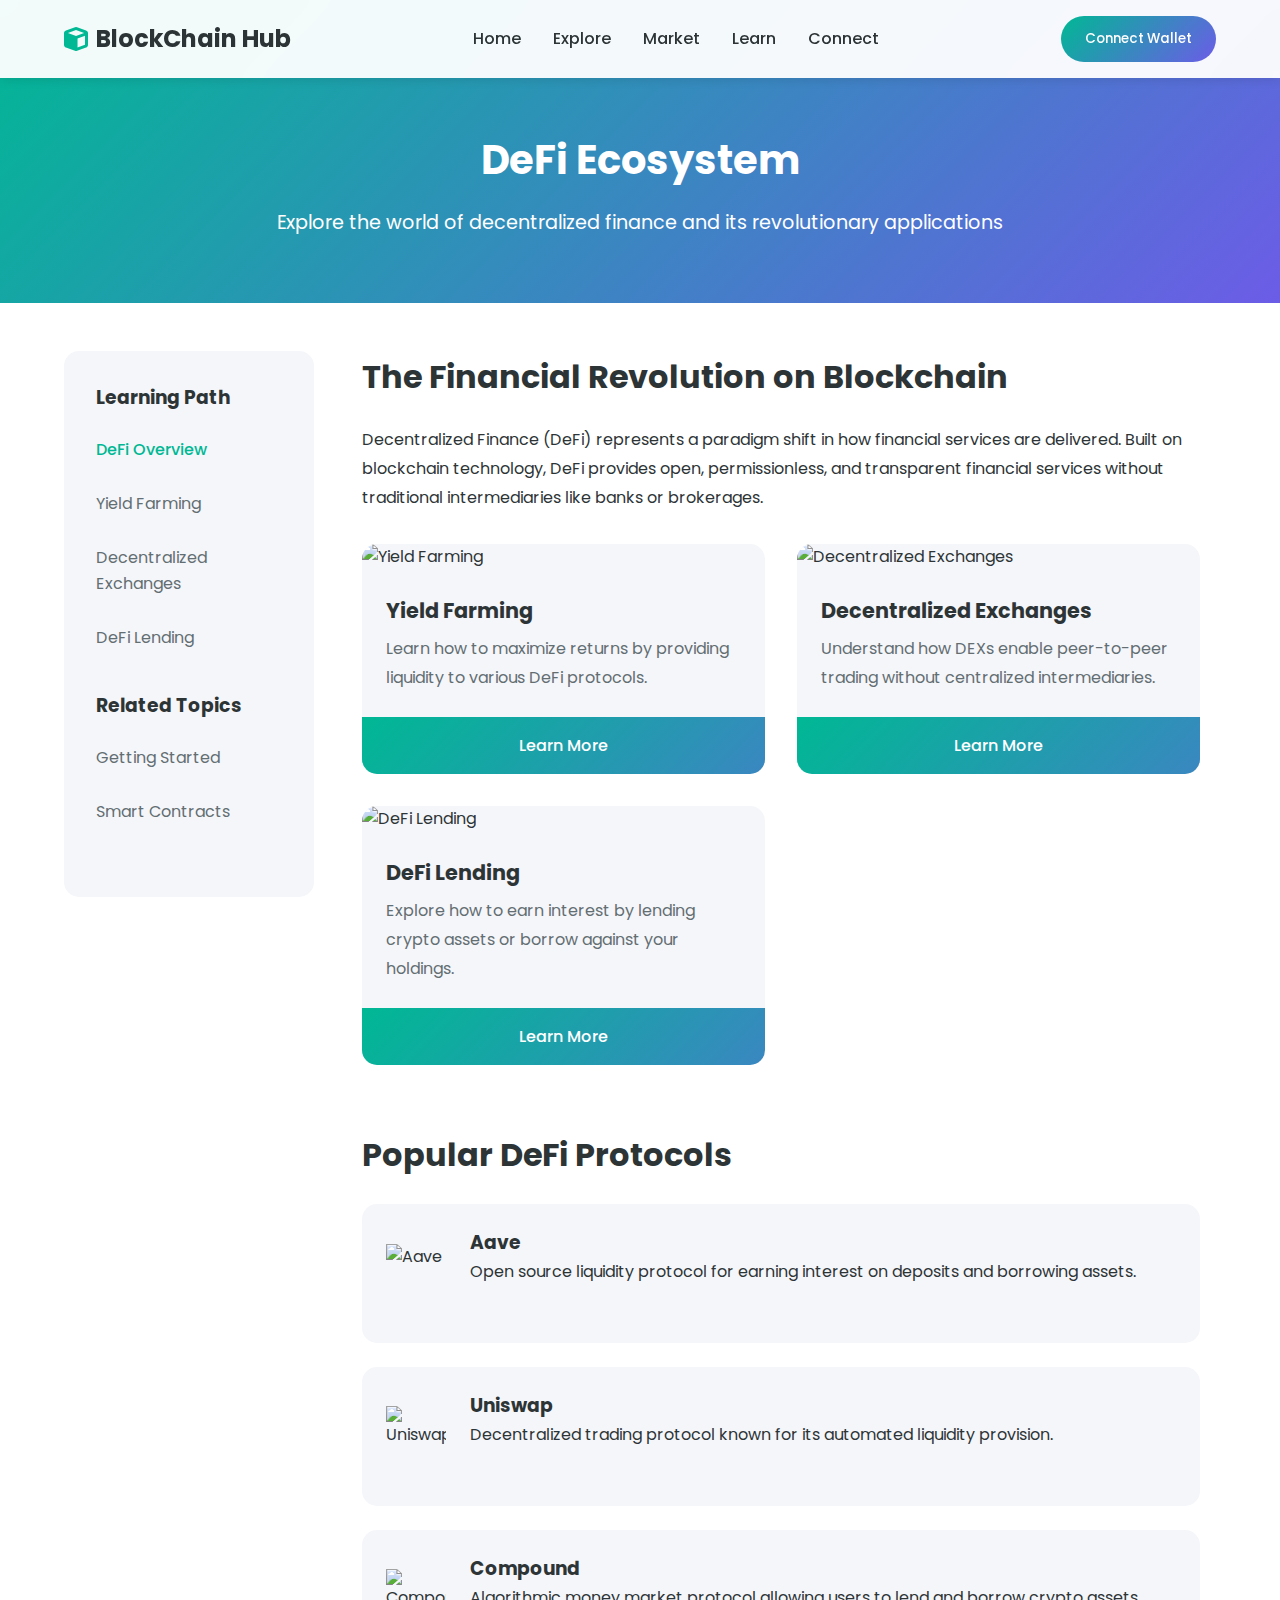
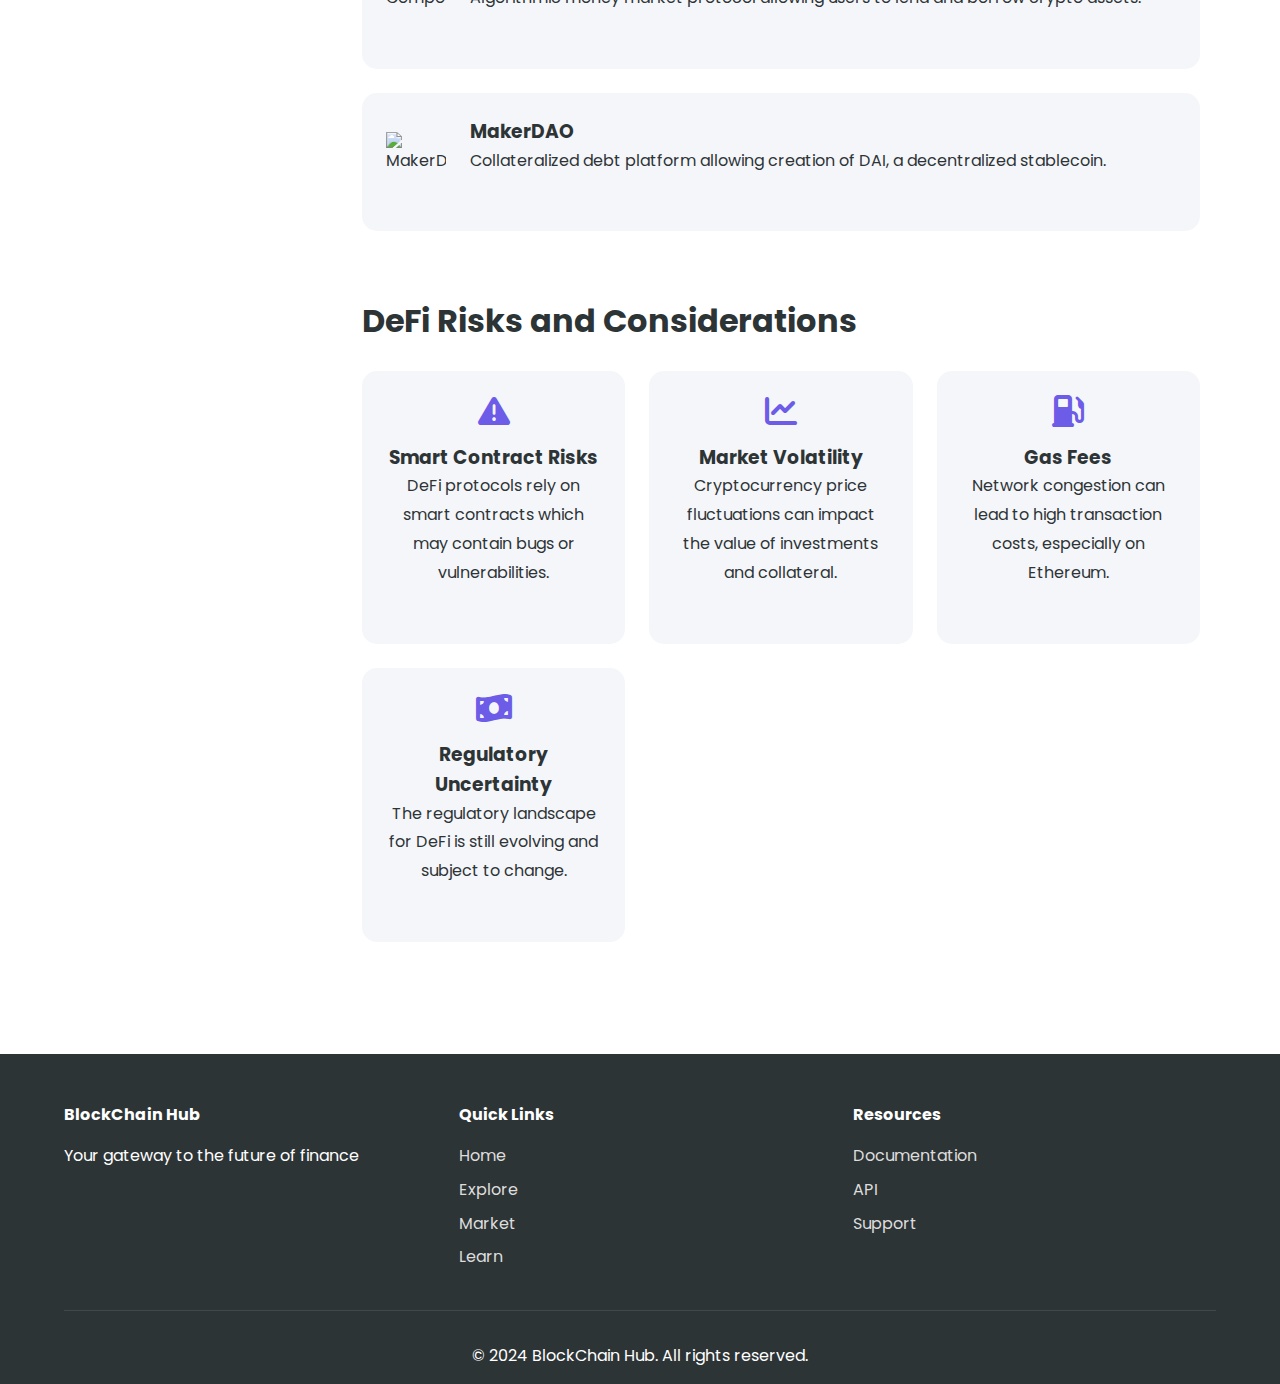
==== resources/defi/index.html @ ef7563a2 "More designs" ====
<!DOCTYPE html>
<html lang="en">
<head>
    <meta charset="UTF-8">
    <meta name="viewport" content="width=device-width, initial-scale=1.0">
    <title>DeFi Ecosystem | BlockChain Hub</title>
    <link rel="stylesheet" href="../../styles.css">
    <link rel="stylesheet" href="../resources.css">
    <link rel="stylesheet" href="https://cdnjs.cloudflare.com/ajax/libs/font-awesome/6.0.0/css/all.min.css">
    <link href="https://fonts.googleapis.com/css2?family=Poppins:wght@300;400;500;600;700&display=swap" rel="stylesheet">
</head>
<body>
    <nav class="navbar">
        <div class="logo">
            <i class="fas fa-cube"></i>
            <span>BlockChain Hub</span>
        </div>
        <div class="nav-links">
            <a href="../../index.html#home">Home</a>
            <a href="../../index.html#explore">Explore</a>
            <a href="../../index.html#market">Market</a>
            <a href="../../index.html#learn">Learn</a>
            <a href="../../index.html#connect">Connect</a>
        </div>
        <div class="wallet-connect">
            <button class="connect-btn">Connect Wallet</button>
        </div>
    </nav>

    <div class="resource-header">
        <h1>DeFi Ecosystem</h1>
        <p>Explore the world of decentralized finance and its revolutionary applications</p>
    </div>

    <div class="resource-container">
        <aside class="resource-sidebar">
            <h3>Learning Path</h3>
            <ul>
                <li class="active"><a href="index.html">DeFi Overview</a></li>
                <li><a href="yield-farming.html">Yield Farming</a></li>
                <li><a href="dex.html">Decentralized Exchanges</a></li>
                <li><a href="lending.html">DeFi Lending</a></li>
            </ul>
            <h3>Related Topics</h3>
            <ul>
                <li><a href="../getting-started/index.html">Getting Started</a></li>
                <li><a href="../smart-contracts/index.html">Smart Contracts</a></li>
            </ul>
        </aside>

        <main class="resource-content">
            <section class="resource-section">
                <h2>The Financial Revolution on Blockchain</h2>
                <p>
                    Decentralized Finance (DeFi) represents a paradigm shift in how financial services are delivered. 
                    Built on blockchain technology, DeFi provides open, permissionless, and transparent financial services 
                    without traditional intermediaries like banks or brokerages.
                </p>
                
                <div class="resource-cards">
                    <div class="resource-card">
                        <img src="../../assets/yield-farming.jpg" alt="Yield Farming">
                        <h3>Yield Farming</h3>
                        <p>Learn how to maximize returns by providing liquidity to various DeFi protocols.</p>
                        <a href="yield-farming.html" class="resource-button">Learn More</a>
                    </div>
                    
                    <div class="resource-card">
                        <img src="../../assets/dex.jpg" alt="Decentralized Exchanges">
                        <h3>Decentralized Exchanges</h3>
                        <p>Understand how DEXs enable peer-to-peer trading without centralized intermediaries.</p>
                        <a href="dex.html" class="resource-button">Learn More</a>
                    </div>
                    
                    <div class="resource-card">
                        <img src="../../assets/lending.jpg" alt="DeFi Lending">
                        <h3>DeFi Lending</h3>
                        <p>Explore how to earn interest by lending crypto assets or borrow against your holdings.</p>
                        <a href="lending.html" class="resource-button">Learn More</a>
                    </div>
                </div>
            </section>

            <section class="resource-section">
                <h2>Popular DeFi Protocols</h2>
                <div class="defi-protocols">
                    <div class="protocol-item">
                        <img src="../../assets/aave.png" alt="Aave">
                        <div>
                            <h3>Aave</h3>
                            <p>Open source liquidity protocol for earning interest on deposits and borrowing assets.</p>
                        </div>
                    </div>
                    <div class="protocol-item">
                        <img src="../../assets/uniswap.png" alt="Uniswap">
                        <div>
                            <h3>Uniswap</h3>
                            <p>Decentralized trading protocol known for its automated liquidity provision.</p>
                        </div>
                    </div>
                    <div class="protocol-item">
                        <img src="../../assets/compound.png" alt="Compound">
                        <div>
                            <h3>Compound</h3>
                            <p>Algorithmic money market protocol allowing users to lend and borrow crypto assets.</p>
                        </div>
                    </div>
                    <div class="protocol-item">
                        <img src="../../assets/makerdao.png" alt="MakerDAO">
                        <div>
                            <h3>MakerDAO</h3>
                            <p>Collateralized debt platform allowing creation of DAI, a decentralized stablecoin.</p>
                        </div>
                    </div>
                </div>
            </section>

            <section class="resource-section">
                <h2>DeFi Risks and Considerations</h2>
                <div class="risk-section">
                    <div class="risk-item">
                        <i class="fas fa-exclamation-triangle"></i>
                        <h3>Smart Contract Risks</h3>
                        <p>DeFi protocols rely on smart contracts which may contain bugs or vulnerabilities.</p>
                    </div>
                    <div class="risk-item">
                        <i class="fas fa-chart-line"></i>
                        <h3>Market Volatility</h3>
                        <p>Cryptocurrency price fluctuations can impact the value of investments and collateral.</p>
                    </div>
                    <div class="risk-item">
                        <i class="fas fa-gas-pump"></i>
                        <h3>Gas Fees</h3>
                        <p>Network congestion can lead to high transaction costs, especially on Ethereum.</p>
                    </div>
                    <div class="risk-item">
                        <i class="fas fa-money-bill-wave"></i>
                        <h3>Regulatory Uncertainty</h3>
                        <p>The regulatory landscape for DeFi is still evolving and subject to change.</p>
                    </div>
                </div>
            </section>
        </main>
    </div>

    <footer>
        <div class="footer-content">
            <div class="footer-section">
                <h4>BlockChain Hub</h4>
                <p>Your gateway to the future of finance</p>
            </div>
            <div class="footer-section">
                <h4>Quick Links</h4>
                <a href="../../index.html#home">Home</a>
                <a href="../../index.html#explore">Explore</a>
                <a href="../../index.html#market">Market</a>
                <a href="../../index.html#learn">Learn</a>
            </div>
            <div class="footer-section">
                <h4>Resources</h4>
                <a href="#">Documentation</a>
                <a href="#">API</a>
                <a href="#">Support</a>
            </div>
        </div>
        <div class="footer-bottom">
            <p>&copy; 2024 BlockChain Hub. All rights reserved.</p>
        </div>
    </footer>

    <script src="../../script.js"></script>
</body>
</html>
---- styles.css ----
:root {
    --primary-color: #2D3436;
    --secondary-color: #00B894;
    --accent-color: #6C5CE7;
    --text-color: #2D3436;
    --light-text: #636E72;
    --background: #FFFFFF;
    --card-bg: #F5F6FA;
    --gradient: linear-gradient(135deg, #00B894 0%, #6C5CE7 100%);
}

* {
    margin: 0;
    padding: 0;
    box-sizing: border-box;
    font-family: 'Poppins', sans-serif;
}

body {
    background-color: var(--background);
    color: var(--text-color);
    line-height: 1.6;
}

/* Navbar Styles */
.navbar {
    display: flex;
    justify-content: space-between;
    align-items: center;
    padding: 1rem 5%;
    background: rgba(255, 255, 255, 0.95);
    backdrop-filter: blur(10px);
    position: fixed;
    width: 100%;
    top: 0;
    z-index: 1000;
    box-shadow: 0 2px 10px rgba(0, 0, 0, 0.1);
}

.logo {
    display: flex;
    align-items: center;
    gap: 0.5rem;
    font-size: 1.5rem;
    font-weight: 700;
    color: var(--primary-color);
}

.logo i {
    color: var(--secondary-color);
}

.nav-links {
    display: flex;
    gap: 2rem;
}

.nav-links a {
    text-decoration: none;
    color: var(--text-color);
    font-weight: 500;
    transition: color 0.3s ease;
}

.nav-links a:hover {
    color: var(--secondary-color);
}

.connect-btn {
    background: var(--gradient);
    color: white;
    border: none;
    padding: 0.8rem 1.5rem;
    border-radius: 25px;
    cursor: pointer;
    font-weight: 500;
    transition: transform 0.3s ease;
}

.connect-btn:hover {
    transform: translateY(-2px);
}

/* Hero Section */
.hero {
    min-height: 100vh;
    display: flex;
    align-items: center;
    justify-content: space-between;
    padding: 0 5%;
    background: linear-gradient(135deg, #f5f7fa 0%, #c3cfe2 100%);
}

.hero-content {
    max-width: 600px;
}

.hero h1 {
    font-size: 3.5rem;
    margin-bottom: 1rem;
    background: var(--gradient);
    -webkit-background-clip: text;
    -webkit-text-fill-color: transparent;
}

.hero p {
    font-size: 1.2rem;
    color: var(--light-text);
    margin-bottom: 2rem;
}

.hero-buttons {
    display: flex;
    gap: 1rem;
}

.primary-btn, .secondary-btn {
    padding: 1rem 2rem;
    border-radius: 25px;
    font-weight: 500;
    cursor: pointer;
    transition: transform 0.3s ease;
    display: inline-block;
    text-decoration: none;
}

.primary-btn {
    background: var(--gradient);
    color: white;
    border: none;
}

.secondary-btn {
    background: transparent;
    color: var(--secondary-color);
    border: 2px solid var(--secondary-color);
}

.primary-btn:hover, .secondary-btn:hover {
    transform: translateY(-2px);
}

/* Blockchain Image */
.blockchain-image {
    width: 400px;
    height: 400px;
    border-radius: 50%;
    animation: pulse 2s ease-in-out infinite;
}

@keyframes pulse {
    0% {
        transform: scale(1);
        box-shadow: 0 0 0 0 rgba(0, 184, 148, 0.4);
    }
    50% {
        transform: scale(1.05);
        box-shadow: 0 0 0 10px rgba(0, 184, 148, 0);
    }
    100% {
        transform: scale(1);
        box-shadow: 0 0 0 0 rgba(0, 184, 148, 0);
    }
}

/* Features Section */
.features {
    padding: 5rem 5%;
    background: var(--background);
}

.features h2 {
    text-align: center;
    font-size: 2.5rem;
    margin-bottom: 3rem;
}

.feature-grid {
    display: grid;
    grid-template-columns: repeat(auto-fit, minmax(250px, 1fr));
    gap: 2rem;
}

.feature-card {
    background: var(--card-bg);
    padding: 2rem;
    border-radius: 15px;
    text-align: center;
    transition: transform 0.3s ease;
}

.feature-card:hover {
    transform: translateY(-5px);
}

.feature-card i {
    font-size: 2.5rem;
    color: var(--secondary-color);
    margin-bottom: 1rem;
}

/* Market Section */
.market {
    padding: 5rem 5%;
    background: var(--card-bg);
}

.market h2 {
    text-align: center;
    font-size: 2.5rem;
    margin-bottom: 3rem;
}

.market-grid {
    display: grid;
    grid-template-columns: repeat(auto-fit, minmax(250px, 1fr));
    gap: 2rem;
}

.market-card {
    background: var(--background);
    padding: 2rem;
    border-radius: 15px;
    text-align: center;
    box-shadow: 0 4px 6px rgba(0, 0, 0, 0.1);
    transition: transform 0.3s ease;
}

.market-card:hover {
    transform: translateY(-5px);
}

.coin-info {
    display: flex;
    align-items: center;
    justify-content: center;
    gap: 0.8rem;
    margin-bottom: 1rem;
}

.coin-logo {
    width: 30px;
    height: 30px;
}

.market-card .price {
    font-size: 1.8rem;
    font-weight: 600;
    margin: 0.5rem 0;
}

.change.positive {
    color: #00B894;
    font-weight: 500;
}

.change.negative {
    color: #FF7675;
    font-weight: 500;
}

.market-stats {
    display: flex;
    justify-content: space-between;
    margin: 1.5rem 0;
    padding: 1rem 0;
    border-top: 1px solid rgba(0, 0, 0, 0.1);
    border-bottom: 1px solid rgba(0, 0, 0, 0.1);
}

.stat {
    display: flex;
    flex-direction: column;
    gap: 0.3rem;
}

.stat-label {
    font-size: 0.8rem;
    color: var(--light-text);
}

.chart-link {
    display: inline-block;
    color: var(--accent-color);
    text-decoration: none;
    font-weight: 500;
    transition: transform 0.3s ease;
}

.chart-link:hover {
    transform: translateX(5px);
}

/* Learn Section */
.learn {
    padding: 5rem 5%;
    background: var(--background);
}

.learn h2 {
    text-align: center;
    font-size: 2.5rem;
    margin-bottom: 3rem;
}

.learn-grid {
    display: grid;
    grid-template-columns: repeat(auto-fit, minmax(300px, 1fr));
    gap: 2rem;
}

.learn-card {
    background: var(--card-bg);
    padding: 2rem;
    border-radius: 15px;
    transition: transform 0.3s ease;
    position: relative;
    overflow: hidden;
}

.learn-card::before {
    content: '';
    position: absolute;
    top: 0;
    left: 0;
    width: 5px;
    height: 100%;
    background: var(--gradient);
    opacity: 0;
    transition: opacity 0.3s ease;
}

.learn-card:hover {
    transform: translateY(-5px);
}

.learn-card:hover::before {
    opacity: 1;
}

.learn-card i {
    font-size: 2.5rem;
    color: var(--secondary-color);
    margin-bottom: 1rem;
}

.learn-topics {
    display: flex;
    flex-wrap: wrap;
    gap: 0.5rem;
    margin: 1rem 0;
}

.learn-topics span {
    background: rgba(108, 92, 231, 0.1);
    color: var(--accent-color);
    padding: 0.3rem 0.8rem;
    border-radius: 15px;
    font-size: 0.8rem;
    font-weight: 500;
}

.learn-topics span a {
    color: var(--accent-color);
    text-decoration: none;
    transition: color 0.3s ease;
}

.learn-topics span a:hover {
    color: var(--secondary-color);
}

.learn-link {
    display: inline-block;
    margin-top: 1rem;
    color: var(--secondary-color);
    text-decoration: none;
    font-weight: 500;
    transition: transform 0.3s ease;
}

.learn-link:hover {
    transform: translateX(5px);
}

/* Connect Section */
.connect {
    padding: 5rem 5%;
    background: var(--card-bg);
    text-align: center;
}

.connect h2 {
    font-size: 2.5rem;
    margin-bottom: 3rem;
}

.social-links {
    display: flex;
    justify-content: center;
    gap: 2rem;
    margin-bottom: 2rem;
}

.social-links a {
    color: var(--text-color);
    font-size: 1.5rem;
    transition: color 0.3s ease;
}

.social-links a:hover {
    color: var(--secondary-color);
}

.newsletter-form {
    display: flex;
    gap: 1rem;
    max-width: 500px;
    margin: 0 auto;
}

.newsletter-form input {
    flex: 1;
    padding: 1rem;
    border: 2px solid #ddd;
    border-radius: 25px;
    outline: none;
}

.newsletter-form button {
    background: var(--gradient);
    color: white;
    border: none;
    padding: 1rem 2rem;
    border-radius: 25px;
    cursor: pointer;
    transition: transform 0.3s ease;
}

.newsletter-form button:hover {
    transform: translateY(-2px);
}

/* Footer */
footer {
    background: var(--primary-color);
    color: white;
    padding: 3rem 5% 1rem;
}

.footer-content {
    display: grid;
    grid-template-columns: repeat(auto-fit, minmax(200px, 1fr));
    gap: 2rem;
    margin-bottom: 2rem;
}

.footer-section h4 {
    margin-bottom: 1rem;
}

.footer-section a {
    display: block;
    color: #ddd;
    text-decoration: none;
    margin-bottom: 0.5rem;
    transition: color 0.3s ease;
}

.footer-section a:hover {
    color: var(--secondary-color);
}

.footer-bottom {
    text-align: center;
    padding-top: 2rem;
    border-top: 1px solid rgba(255, 255, 255, 0.1);
}

/* Responsive Design */
@media (max-width: 768px) {
    .navbar {
        flex-direction: column;
        gap: 1rem;
    }

    .nav-links {
        flex-wrap: wrap;
        justify-content: center;
    }

    .hero {
        flex-direction: column;
        text-align: center;
        padding-top: 150px;
    }

    .hero-content {
        margin-bottom: 2rem;
    }

    .hero-buttons {
        justify-content: center;
    }

    .newsletter-form {
        flex-direction: column;
    }
    
    .blockchain-image {
        width: 300px;
        height: 300px;
        margin-top: 2rem;
    }
}
---- resources/resources.css ----
/* Resources Pages Styles */

.resource-header {
    background: var(--gradient);
    color: white;
    padding: 8rem 5% 4rem;
    text-align: center;
}

.resource-header h1 {
    font-size: 2.5rem;
    margin-bottom: 1rem;
}

.resource-header p {
    font-size: 1.2rem;
    max-width: 800px;
    margin: 0 auto;
}

.resource-container {
    display: grid;
    grid-template-columns: 250px 1fr;
    gap: 2rem;
    padding: 3rem 5%;
    max-width: 1400px;
    margin: 0 auto;
}

/* Sidebar Styles */
.resource-sidebar {
    background: var(--card-bg);
    border-radius: 15px;
    padding: 2rem;
    position: sticky;
    top: 100px;
    height: fit-content;
}

.resource-sidebar h3 {
    margin-bottom: 1rem;
    color: var(--primary-color);
}

.resource-sidebar ul {
    list-style: none;
    margin-bottom: 2rem;
}

.resource-sidebar ul li {
    margin-bottom: 0.8rem;
}

.resource-sidebar ul li a {
    text-decoration: none;
    color: var(--light-text);
    transition: color 0.3s ease;
    display: block;
    padding: 0.5rem 0;
}

.resource-sidebar ul li a:hover {
    color: var(--secondary-color);
}

.resource-sidebar ul li.active a {
    color: var(--secondary-color);
    font-weight: 500;
}

/* Main Content Styles */
.resource-content {
    padding: 0 1rem;
}

.resource-section {
    margin-bottom: 4rem;
}

.resource-section h2 {
    font-size: 2rem;
    margin-bottom: 1.5rem;
    color: var(--primary-color);
}

.resource-section p {
    margin-bottom: 2rem;
    line-height: 1.8;
}

/* Resource Cards */
.resource-cards {
    display: grid;
    grid-template-columns: repeat(auto-fit, minmax(300px, 1fr));
    gap: 2rem;
}

.resource-card {
    background: var(--card-bg);
    border-radius: 15px;
    overflow: hidden;
    transition: transform 0.3s ease;
}

.resource-card:hover {
    transform: translateY(-5px);
}

.resource-card img {
    width: 100%;
    height: 200px;
    object-fit: cover;
}

.resource-card h3 {
    padding: 1.5rem 1.5rem 0.5rem;
    font-size: 1.3rem;
}

.resource-card p {
    padding: 0 1.5rem 1.5rem;
    color: var(--light-text);
    margin-bottom: 0;
}

.resource-button {
    display: block;
    background: var(--gradient);
    color: white;
    text-decoration: none;
    padding: 1rem;
    text-align: center;
    font-weight: 500;
    transition: background-position 0.3s ease;
    background-size: 200% auto;
}

.resource-button:hover {
    background-position: right center;
}

/* Learning Path */
.learning-path {
    padding: 1rem 0;
}

.path-step {
    display: flex;
    gap: 1.5rem;
    margin-bottom: 2rem;
}

.step-number {
    background: var(--gradient);
    color: white;
    width: 40px;
    height: 40px;
    border-radius: 50%;
    display: flex;
    align-items: center;
    justify-content: center;
    font-weight: 600;
    flex-shrink: 0;
}

.step-content {
    background: var(--card-bg);
    padding: 1.5rem;
    border-radius: 15px;
    flex-grow: 1;
}

.step-content h3 {
    margin-bottom: 0.5rem;
}

.step-content a {
    display: inline-block;
    margin-top: 1rem;
    color: var(--secondary-color);
    text-decoration: none;
    font-weight: 500;
}

/* Tools Grid */
.tools-grid {
    display: grid;
    grid-template-columns: repeat(auto-fit, minmax(200px, 1fr));
    gap: 1.5rem;
}

.tool-card {
    background: var(--card-bg);
    padding: 1.5rem;
    border-radius: 15px;
    text-align: center;
}

.tool-card img {
    height: 60px;
    width: auto;
    margin-bottom: 1rem;
}

.tool-card h3 {
    margin-bottom: 0.5rem;
}

/* Platform Items */
.platforms, .defi-protocols {
    display: flex;
    flex-direction: column;
    gap: 1.5rem;
}

.platform-item, .protocol-item {
    background: var(--card-bg);
    padding: 1.5rem;
    border-radius: 15px;
    display: flex;
    align-items: center;
    gap: 1.5rem;
}

.platform-item img, .protocol-item img {
    width: 60px;
    height: 60px;
    object-fit: contain;
}

/* Risk Section */
.risk-section {
    display: grid;
    grid-template-columns: repeat(auto-fit, minmax(250px, 1fr));
    gap: 1.5rem;
}

.risk-item {
    background: var(--card-bg);
    padding: 1.5rem;
    border-radius: 15px;
    text-align: center;
}

.risk-item i {
    font-size: 2rem;
    color: var(--accent-color);
    margin-bottom: 1rem;
}

/* Responsive Design */
@media (max-width: 900px) {
    .resource-container {
        grid-template-columns: 1fr;
    }
    
    .resource-sidebar {
        position: static;
        margin-bottom: 2rem;
    }
}

@media (max-width: 600px) {
    .resource-header {
        padding-top: 7rem;
    }
    
    .resource-cards, .tools-grid, .risk-section {
        grid-template-columns: 1fr;
    }
    
    .platform-item, .protocol-item {
        flex-direction: column;
        text-align: center;
    }
}

/* Learning Content Styles */
.learning-content section {
    margin-bottom: 3rem;
}

.learning-content h2 {
    font-size: 2rem;
    margin-bottom: 1.5rem;
    color: var(--primary-color);
}

.learning-content h3 {
    font-size: 1.4rem;
    margin: 1.5rem 0 1rem;
    color: var(--secondary-color);
}

.learning-content p {
    line-height: 1.8;
    margin-bottom: 1.5rem;
}

.content-image {
    margin: 2rem 0;
    text-align: center;
}

.content-image img {
    max-width: 100%;
    border-radius: 8px;
    box-shadow: 0 4px 10px rgba(0, 0, 0, 0.1);
}

.caption {
    font-size: 0.9rem;
    color: var(--light-text);
    margin-top: 1rem;
}

.steps-list {
    list-style: none;
    counter-reset: step-counter;
    padding: 0;
}

.steps-list li {
    position: relative;
    padding-left: 50px;
    margin-bottom: 2rem;
}

.steps-list li:before {
    content: counter(step-counter);
    counter-increment: step-counter;
    position: absolute;
    left: 0;
    top: 0;
    width: 35px;
    height: 35px;
    background: var(--gradient);
    border-radius: 50%;
    display: flex;
    align-items: center;
    justify-content: center;
    color: white;
    font-weight: 600;
}

.applications-grid {
    display: grid;
    grid-template-columns: repeat(auto-fit, minmax(250px, 1fr));
    gap: 1.5rem;
    margin-top: 2rem;
}

.application-item {
    background: var(--card-bg);
    padding: 1.5rem;
    border-radius: 15px;
    text-align: center;
}

.application-item i {
    font-size: 2.5rem;
    color: var(--secondary-color);
    margin-bottom: 1rem;
}

.navigation-buttons {
    display: flex;
    justify-content: space-between;
    margin-top: 4rem;
    padding-top: 2rem;
    border-top: 1px solid #eee;
}

.prev-button, .next-button {
    display: inline-flex;
    align-items: center;
    text-decoration: none;
    color: var(--secondary-color);
    font-weight: 500;
    transition: transform 0.3s ease;
}

.prev-button:hover {
    transform: translateX(-5px);
}

.next-button:hover {
    transform: translateX(5px);
}

.prev-button i, .next-button i {
    margin: 0 0.5rem;
}

@media (max-width: 768px) {
    .applications-grid {
        grid-template-columns: 1fr;
    }
}

/* External Resource Links */
.external-resource {
    display: block;
    margin-top: 0.5rem;
    padding: 0.7rem;
    text-align: center;
    background-color: #f8f9fa;
    color: var(--accent-color);
    text-decoration: none;
    border-radius: 0 0 15px 15px;
    font-weight: 500;
    transition: background-color 0.3s ease, color 0.3s ease;
}

.external-resource:hover {
    background-color: var(--accent-color);
    color: white;
}

.external-resource i {
    margin-left: 0.5rem;
    font-size: 0.9rem;
}
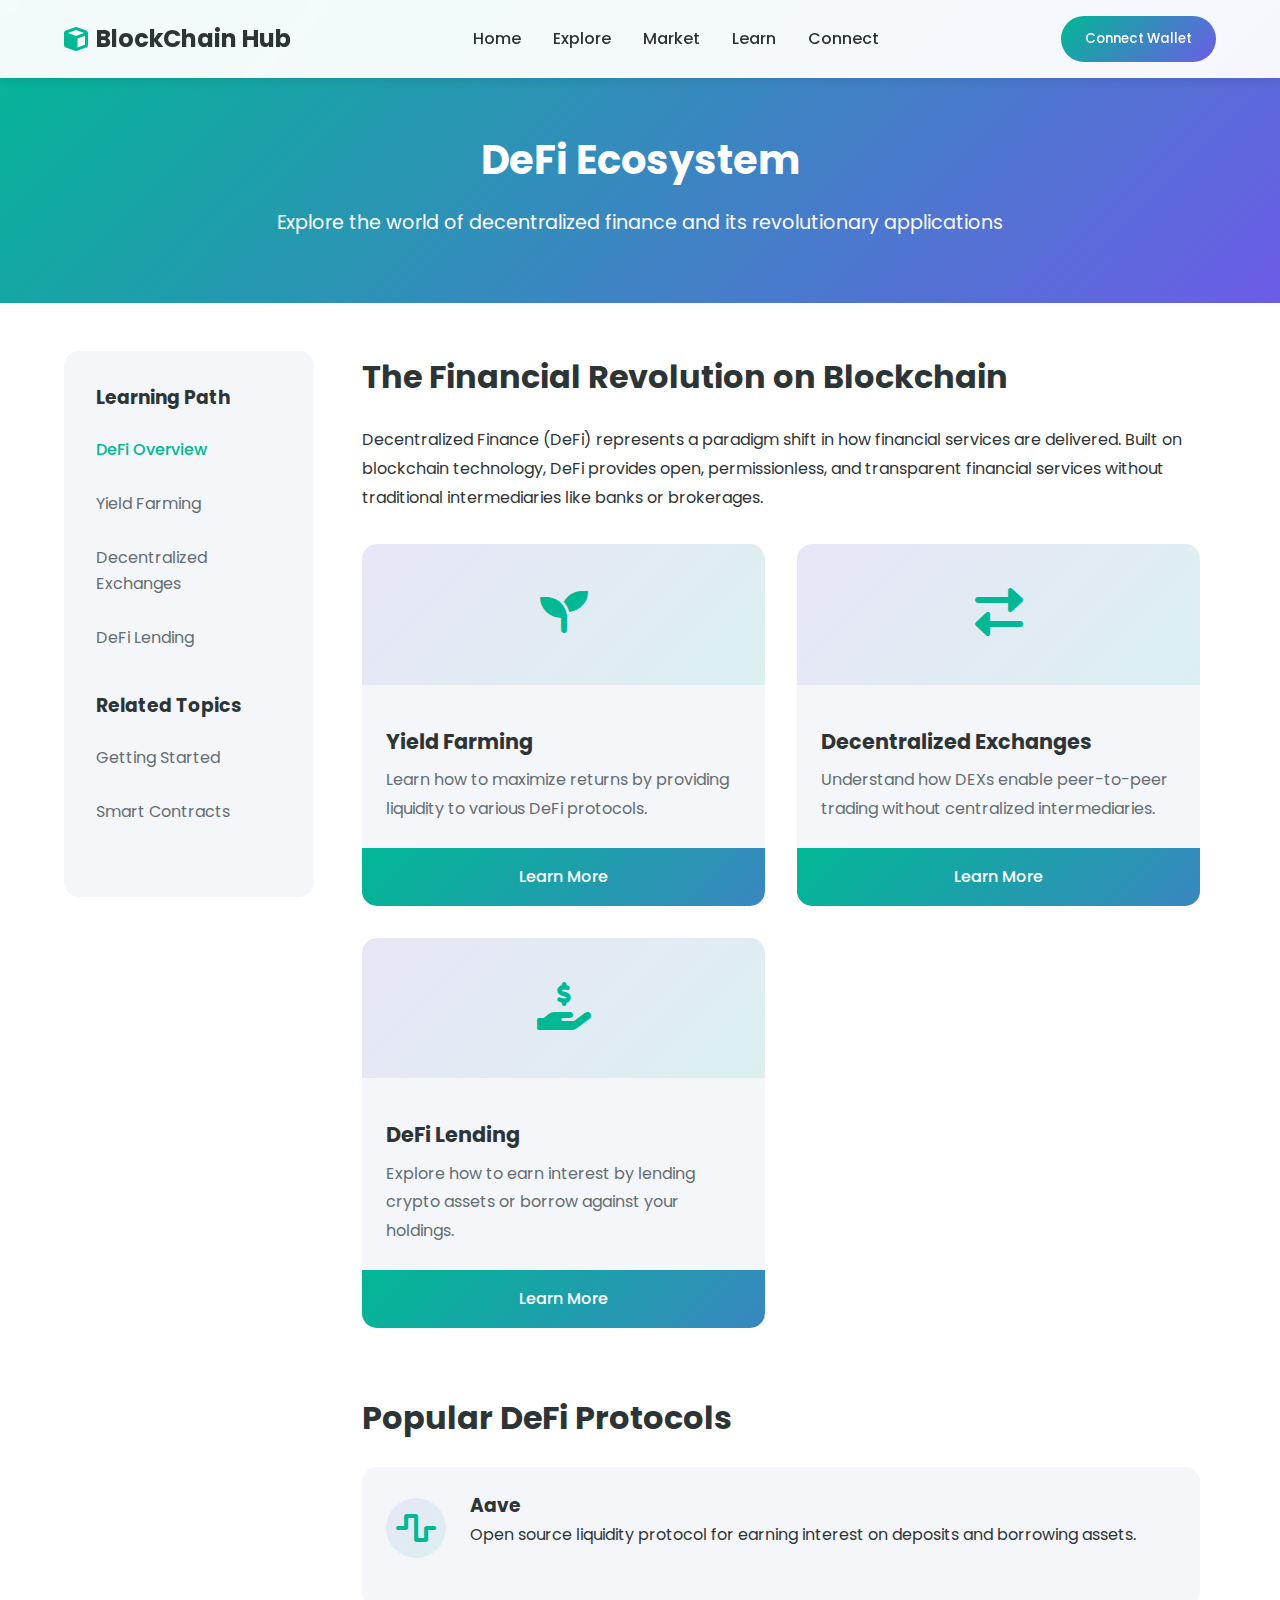
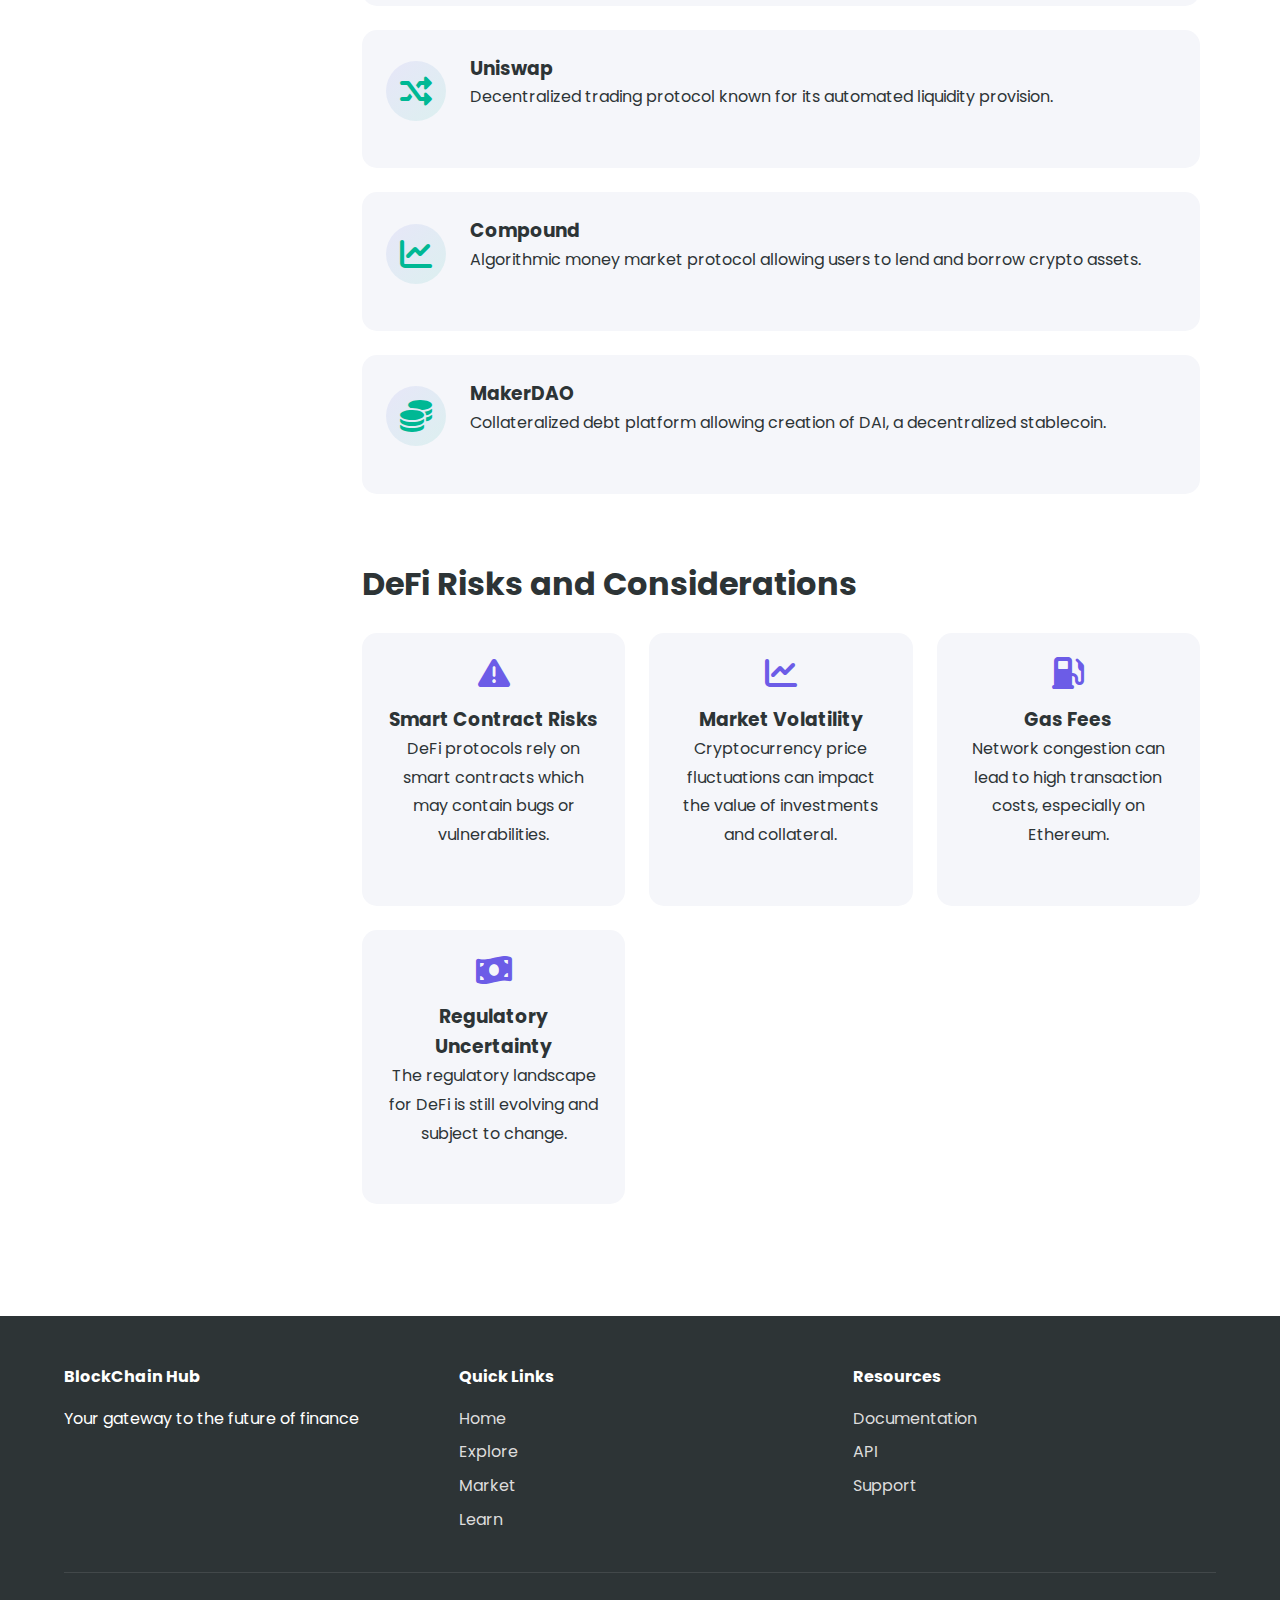
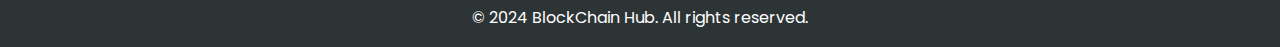
==== commit 6a612cf4: "added a chart for visualization" ====
--- a/resources/defi/index.html
+++ b/resources/defi/index.html
@@ -59,21 +59,27 @@
                 
                 <div class="resource-cards">
                     <div class="resource-card">
-                        <img src="../../assets/yield-farming.jpg" alt="Yield Farming">
+                        <div class="resource-card-icon">
+                            <i class="fas fa-seedling"></i>
+                        </div>
                         <h3>Yield Farming</h3>
                         <p>Learn how to maximize returns by providing liquidity to various DeFi protocols.</p>
                         <a href="yield-farming.html" class="resource-button">Learn More</a>
                     </div>
                     
                     <div class="resource-card">
-                        <img src="../../assets/dex.jpg" alt="Decentralized Exchanges">
+                        <div class="resource-card-icon">
+                            <i class="fas fa-exchange-alt"></i>
+                        </div>
                         <h3>Decentralized Exchanges</h3>
                         <p>Understand how DEXs enable peer-to-peer trading without centralized intermediaries.</p>
                         <a href="dex.html" class="resource-button">Learn More</a>
                     </div>
                     
                     <div class="resource-card">
-                        <img src="../../assets/lending.jpg" alt="DeFi Lending">
+                        <div class="resource-card-icon">
+                            <i class="fas fa-hand-holding-usd"></i>
+                        </div>
                         <h3>DeFi Lending</h3>
                         <p>Explore how to earn interest by lending crypto assets or borrow against your holdings.</p>
                         <a href="lending.html" class="resource-button">Learn More</a>
@@ -85,28 +91,36 @@
                 <h2>Popular DeFi Protocols</h2>
                 <div class="defi-protocols">
                     <div class="protocol-item">
-                        <img src="../../assets/aave.png" alt="Aave">
+                        <div class="protocol-icon">
+                            <i class="fas fa-wave-square"></i>
+                        </div>
                         <div>
                             <h3>Aave</h3>
                             <p>Open source liquidity protocol for earning interest on deposits and borrowing assets.</p>
                         </div>
                     </div>
                     <div class="protocol-item">
-                        <img src="../../assets/uniswap.png" alt="Uniswap">
+                        <div class="protocol-icon">
+                            <i class="fas fa-random"></i>
+                        </div>
                         <div>
                             <h3>Uniswap</h3>
                             <p>Decentralized trading protocol known for its automated liquidity provision.</p>
                         </div>
                     </div>
                     <div class="protocol-item">
-                        <img src="../../assets/compound.png" alt="Compound">
+                        <div class="protocol-icon">
+                            <i class="fas fa-chart-line"></i>
+                        </div>
                         <div>
                             <h3>Compound</h3>
                             <p>Algorithmic money market protocol allowing users to lend and borrow crypto assets.</p>
                         </div>
                     </div>
                     <div class="protocol-item">
-                        <img src="../../assets/makerdao.png" alt="MakerDAO">
+                        <div class="protocol-icon">
+                            <i class="fas fa-coins"></i>
+                        </div>
                         <div>
                             <h3>MakerDAO</h3>
                             <p>Collateralized debt platform allowing creation of DAI, a decentralized stablecoin.</p>
--- a/styles.css
+++ b/styles.css
@@ -512,4 +512,183 @@
         height: 300px;
         margin-top: 2rem;
     }
+}
+
+/* Improved Chart Modal Styles */
+.chart-modal {
+    display: none;
+    position: fixed;
+    z-index: 1000;
+    left: 0;
+    top: 0;
+    width: 100%;
+    height: 100%;
+    overflow: hidden;
+    background-color: rgba(0, 0, 0, 0.7);
+    animation: fadeIn 0.3s;
+    backdrop-filter: blur(3px);
+}
+
+.chart-modal-content {
+    position: relative;
+    background-color: #fff;
+    margin: 2% auto;
+    padding: 0;
+    border-radius: 16px;
+    width: 85%;
+    max-width: 1000px;
+    max-height: 90vh;
+    display: flex;
+    flex-direction: column;
+    box-shadow: 0 8px 30px rgba(0, 0, 0, 0.3);
+    animation: slideDown 0.4s;
+    overflow: hidden;
+}
+
+.chart-modal-header {
+    padding: 15px 25px;
+    background: linear-gradient(90deg, var(--primary-color), var(--secondary-color));
+    color: white;
+    display: flex;
+    justify-content: space-between;
+    align-items: center;
+    flex-shrink: 0;
+}
+
+.chart-modal-title {
+    margin: 0;
+    font-size: 1.6rem;
+    font-weight: 600;
+    letter-spacing: 0.02em;
+}
+
+.chart-modal-close {
+    color: white;
+    float: right;
+    font-size: 30px;
+    font-weight: bold;
+    cursor: pointer;
+    transition: transform 0.2s ease;
+    width: 40px;
+    height: 40px;
+    display: flex;
+    align-items: center;
+    justify-content: center;
+    border-radius: 50%;
+}
+
+.chart-modal-close:hover {
+    color: #f1f1f1;
+    background-color: rgba(255, 255, 255, 0.1);
+    transform: rotate(90deg);
+}
+
+#price-chart {
+    padding: 15px 25px 15px;
+    height: auto;
+    min-height: 350px;
+    flex: 1;
+    width: 100%;
+    display: block;
+}
+
+/* Chart Price Summary Info */
+.chart-price-info {
+    padding: 5px 25px 20px;
+    border-top: 1px solid rgba(0, 0, 0, 0.05);
+    background-color: #f9f9f9;
+    flex-shrink: 0;
+}
+
+.chart-price-summary {
+    display: flex;
+    justify-content: space-between;
+    align-items: center;
+    flex-wrap: wrap;
+    gap: 12px;
+    font-size: 0.9rem;
+}
+
+.chart-price-range, .chart-price-change {
+    padding: 8px 15px;
+    border-radius: 8px;
+    background-color: white;
+    box-shadow: 0 2px 5px rgba(0, 0, 0, 0.05);
+}
+
+.chart-price-range span, .chart-price-change span {
+    font-weight: 500;
+}
+
+.min-price, .max-price {
+    font-weight: 600;
+}
+
+.chart-price-change.positive {
+    color: #00B894;
+    background-color: rgba(0, 184, 148, 0.08);
+}
+
+.chart-price-change.negative {
+    color: #FF7675;
+    background-color: rgba(255, 118, 117, 0.08);
+}
+
+/* Error Display */
+.chart-error {
+    padding: 30px;
+    margin: 20px;
+    background-color: #FFF5F5;
+    border-radius: 12px;
+    border-left: 4px solid #FF7675;
+    color: #333;
+}
+
+.chart-error p {
+    margin: 10px 0;
+}
+
+.chart-error ul {
+    margin: 15px 0;
+    padding-left: 20px;
+}
+
+.chart-error li {
+    margin: 5px 0;
+}
+
+@keyframes fadeIn {
+    from {opacity: 0}
+    to {opacity: 1}
+}
+
+@keyframes slideDown {
+    from {transform: translateY(-70px); opacity: 0;}
+    to {transform: translateY(0); opacity: 1;}
+}
+
+@media (max-width: 768px) {
+    .chart-modal-content {
+        margin: 3% auto;
+        width: 95%;
+        max-height: 90vh;
+    }
+    
+    #price-chart {
+        min-height: 250px;
+    }
+    
+    .chart-modal-title {
+        font-size: 1.2rem;
+    }
+    
+    .chart-price-summary {
+        flex-direction: column;
+        align-items: flex-start;
+        gap: 10px;
+    }
+    
+    .chart-price-range, .chart-price-change {
+        width: 100%;
+    }
 } --- a/resources/resources.css
+++ b/resources/resources.css
@@ -100,6 +100,8 @@
     border-radius: 15px;
     overflow: hidden;
     transition: transform 0.3s ease;
+    display: flex;
+    flex-direction: column;
 }
 
 .resource-card:hover {
@@ -115,12 +117,14 @@
 .resource-card h3 {
     padding: 1.5rem 1.5rem 0.5rem;
     font-size: 1.3rem;
+    flex-grow: 0;
 }
 
 .resource-card p {
     padding: 0 1.5rem 1.5rem;
     color: var(--light-text);
     margin-bottom: 0;
+    flex-grow: 1;
 }
 
 .resource-button {
@@ -420,4 +424,96 @@
 .external-resource i {
     margin-left: 0.5rem;
     font-size: 0.9rem;
+}
+
+/* Icon Styles */
+.resource-card-icon {
+    font-size: 3rem;
+    color: var(--secondary-color);
+    text-align: center;
+    margin-bottom: 1rem;
+    background: linear-gradient(135deg, rgba(108, 92, 231, 0.1) 0%, rgba(0, 184, 148, 0.1) 100%);
+    padding: 2rem;
+    border-radius: 15px 15px 0 0;
+}
+
+.tool-icon, .protocol-icon, .platform-icon {
+    font-size: 2rem;
+    color: var(--secondary-color);
+    text-align: center;
+    margin-bottom: 1rem;
+    width: 60px;
+    height: 60px;
+    display: flex;
+    align-items: center;
+    justify-content: center;
+    background: linear-gradient(135deg, rgba(108, 92, 231, 0.1) 0%, rgba(0, 184, 148, 0.1) 100%);
+    border-radius: 50%;
+}
+
+/* Blockchain Diagram */
+.blockchain-diagram {
+    display: flex;
+    flex-wrap: wrap;
+    justify-content: center;
+    align-items: center;
+    gap: 1rem;
+    margin: 2rem 0;
+    padding: 1rem;
+    background-color: #f8f9fa;
+    border-radius: 10px;
+}
+
+.block {
+    background-color: white;
+    border: 1px solid #ddd;
+    border-radius: 8px;
+    width: 180px;
+    box-shadow: 0 2px 5px rgba(0,0,0,0.1);
+}
+
+.block-header {
+    background: linear-gradient(135deg, #00B894 0%, #6C5CE7 100%);
+    color: white;
+    padding: 0.5rem;
+    border-radius: 8px 8px 0 0;
+    font-weight: bold;
+    display: flex;
+    justify-content: space-between;
+}
+
+.block-hash {
+    font-size: 0.7rem;
+    opacity: 0.8;
+}
+
+.block-content {
+    padding: 1rem;
+    font-size: 0.9rem;
+}
+
+.block-data {
+    margin-bottom: 0.5rem;
+}
+
+.prev-hash {
+    margin-top: 0.5rem;
+    font-size: 0.8rem;
+    color: #666;
+    word-break: break-all;
+}
+
+.chain-link {
+    font-size: 1.5rem;
+    color: var(--secondary-color);
+}
+
+@media (max-width: 768px) {
+    .blockchain-diagram {
+        flex-direction: column;
+    }
+    
+    .chain-link {
+        transform: rotate(90deg);
+    }
 } 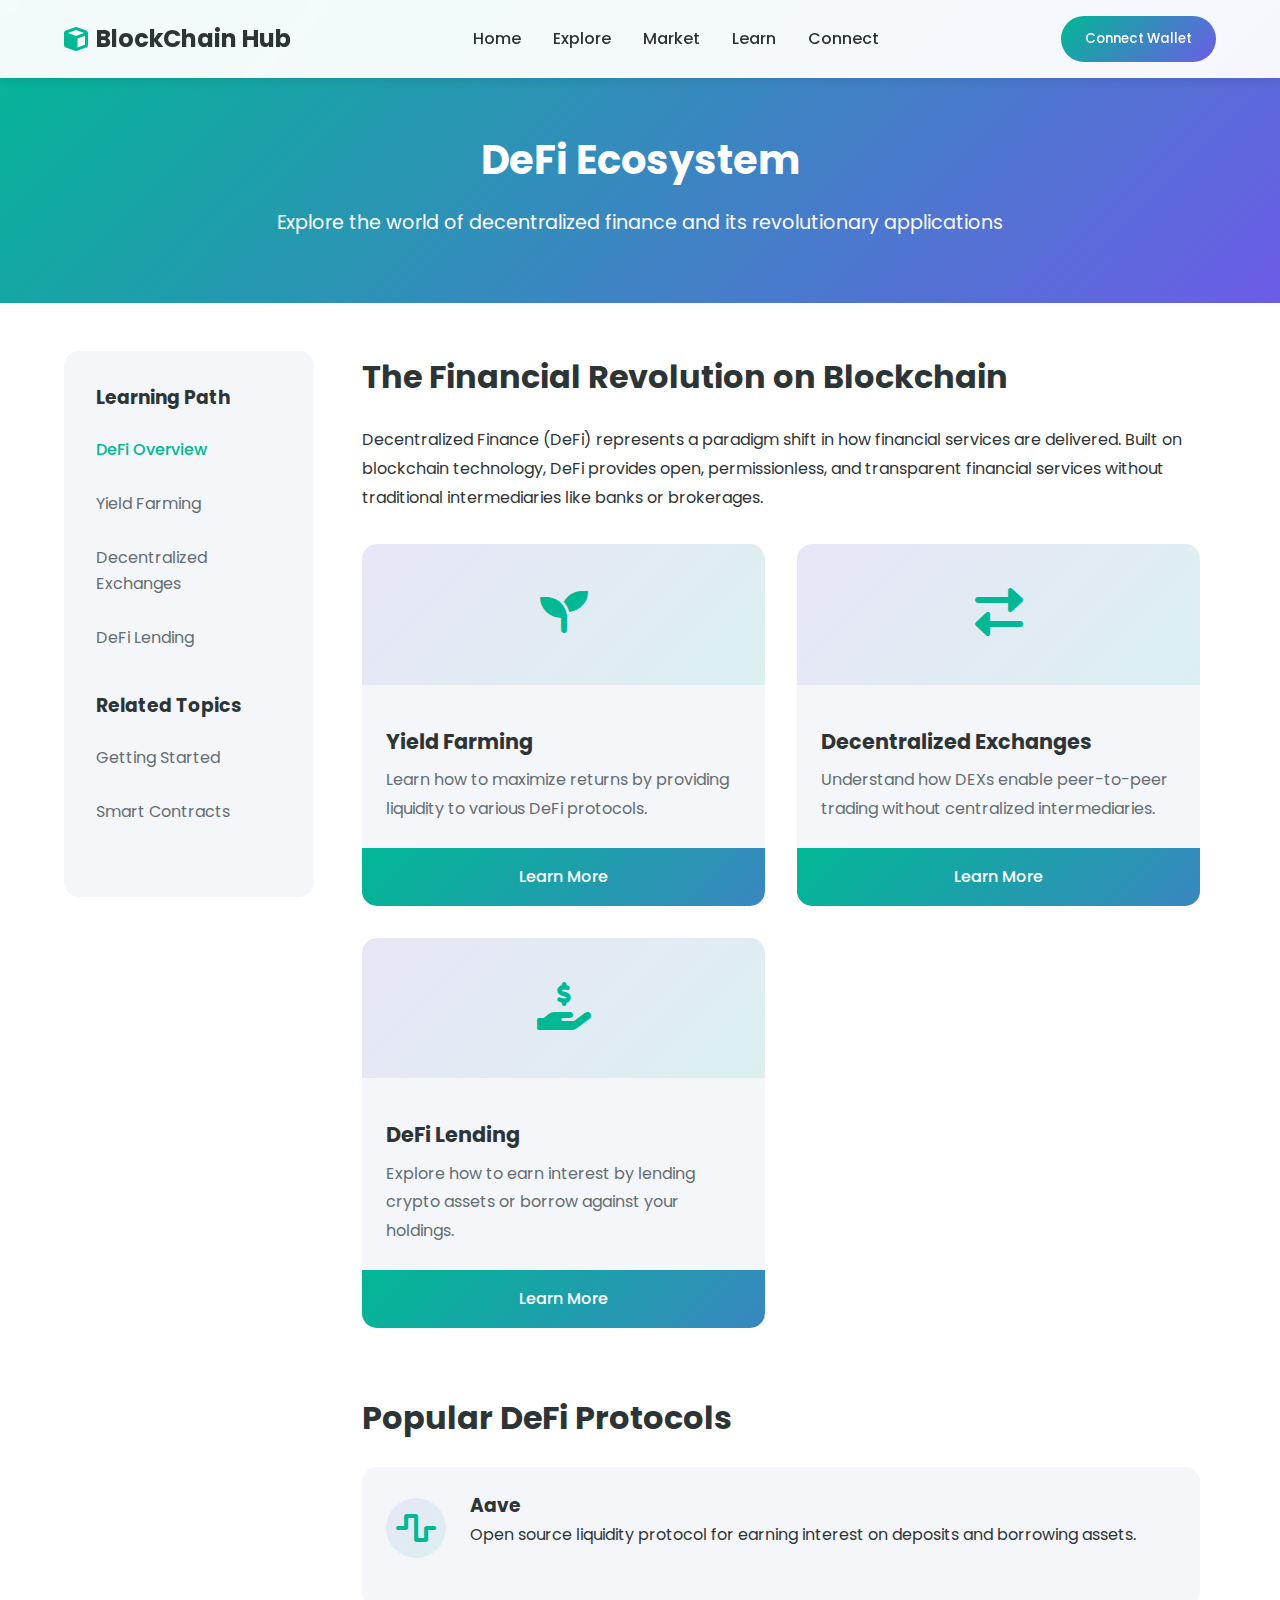
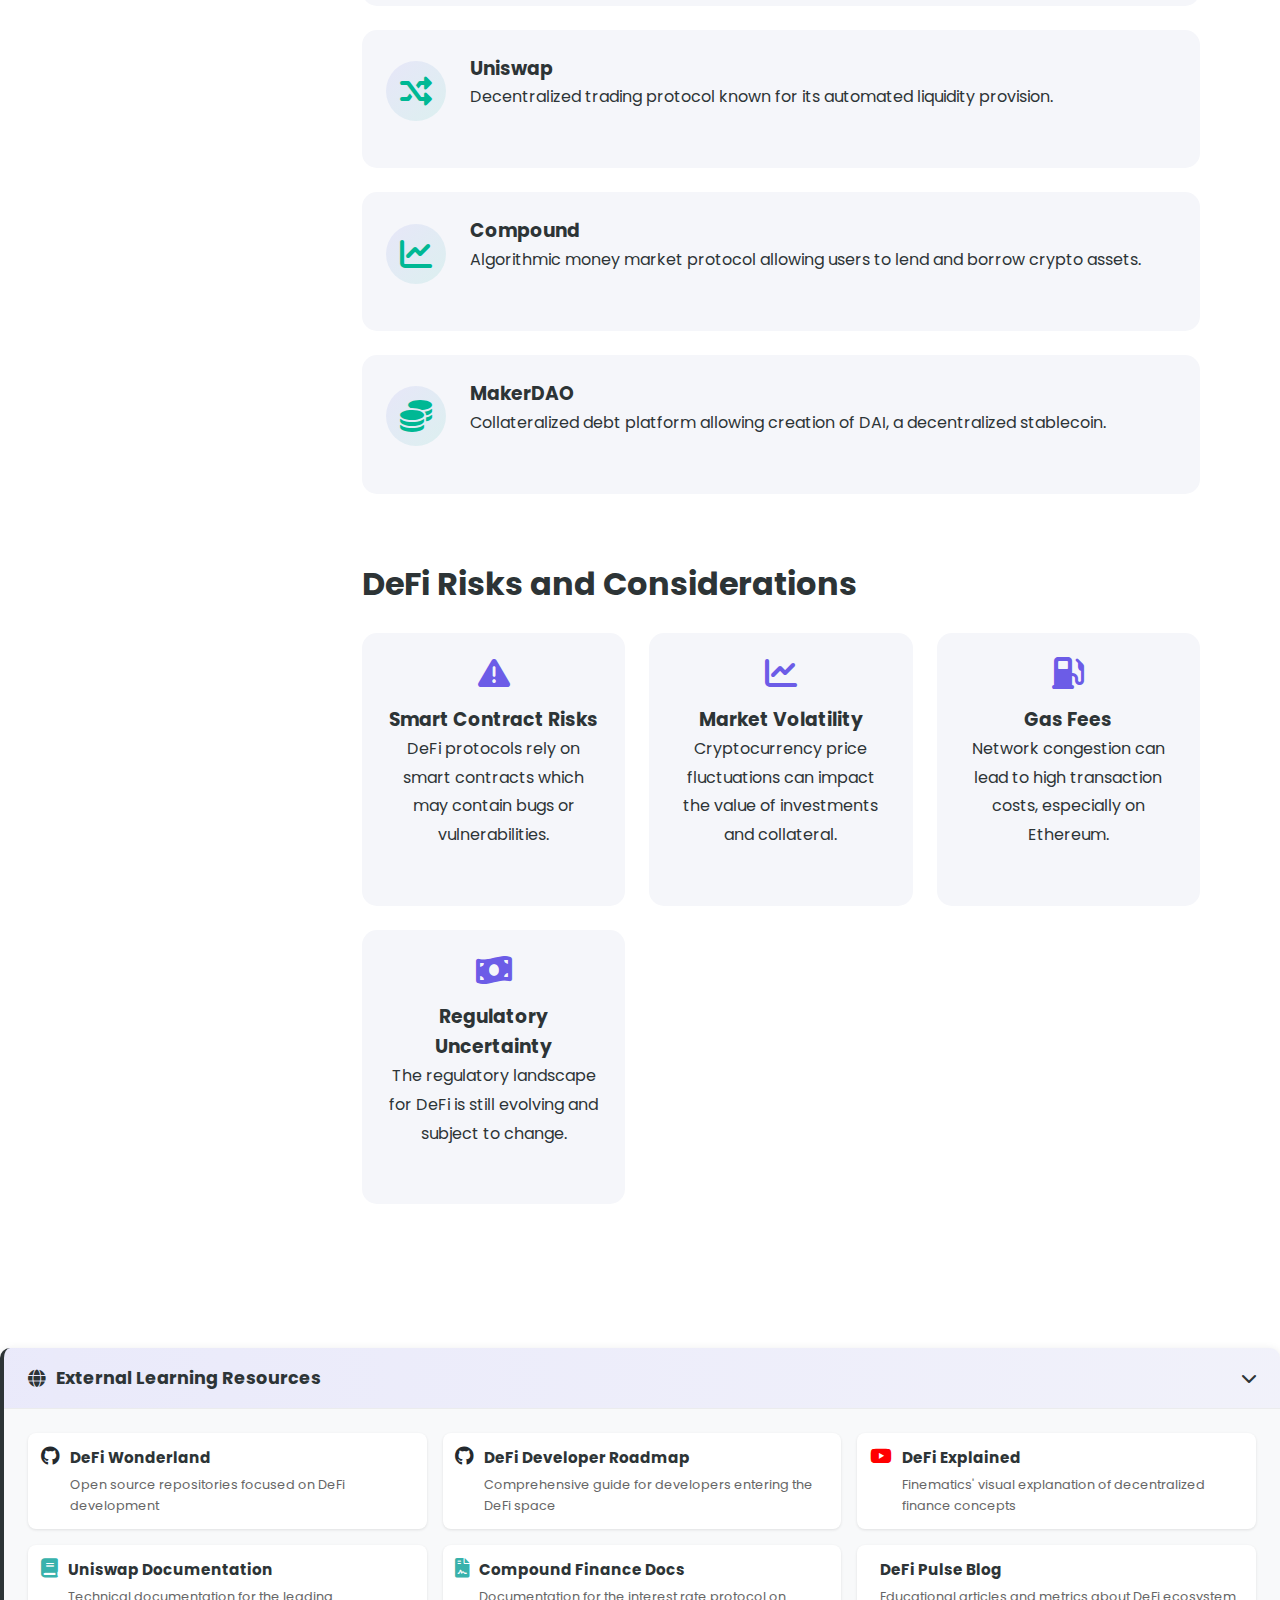
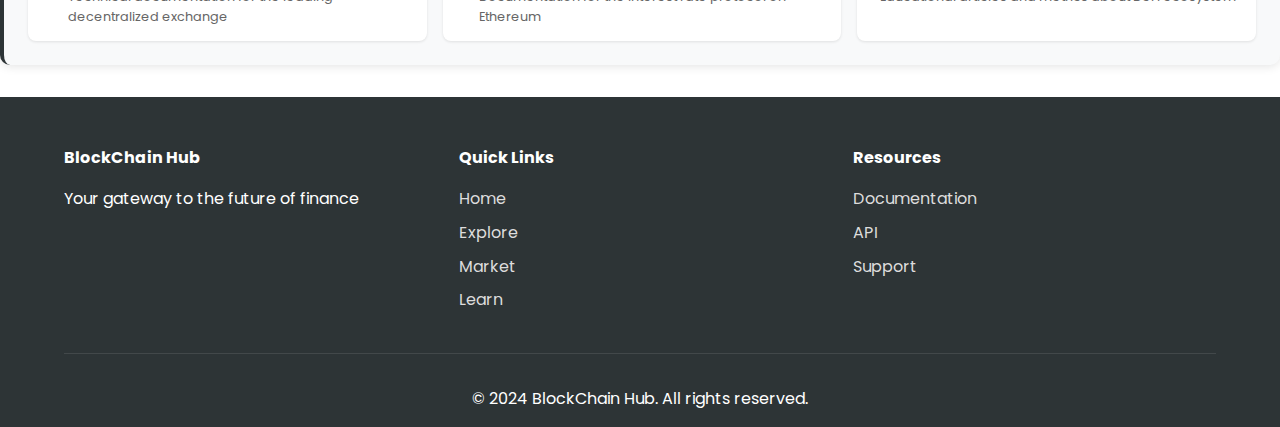
==== commit 2c31bc5e: "Added some learning resources" ====
--- a/resources/defi/index.html
+++ b/resources/defi/index.html
@@ -157,6 +157,59 @@
         </main>
     </div>
 
+    <section class="external-resources">
+        <div class="resources-toggle">
+            <h4><i class="fas fa-globe"></i>External Learning Resources</h4>
+            <span class="toggle-icon"><i class="fas fa-chevron-down"></i></span>
+        </div>
+        <div class="resources-content">
+            <div class="resources-list">
+                <a href="https://github.com/defi-wonderland" target="_blank" rel="noopener noreferrer" class="resource-link github">
+                    <i class="fab fa-github"></i>
+                    <div class="resource-link-content">
+                        <h5>DeFi Wonderland</h5>
+                        <p>Open source repositories focused on DeFi development</p>
+                    </div>
+                </a>
+                <a href="https://github.com/OffcierCia/DeFi-Developer-Road-Map" target="_blank" rel="noopener noreferrer" class="resource-link github">
+                    <i class="fab fa-github"></i>
+                    <div class="resource-link-content">
+                        <h5>DeFi Developer Roadmap</h5>
+                        <p>Comprehensive guide for developers entering the DeFi space</p>
+                    </div>
+                </a>
+                <a href="https://www.youtube.com/watch?v=qB2Ulx201wY" target="_blank" rel="noopener noreferrer" class="resource-link youtube">
+                    <i class="fab fa-youtube"></i>
+                    <div class="resource-link-content">
+                        <h5>DeFi Explained</h5>
+                        <p>Finematics' visual explanation of decentralized finance concepts</p>
+                    </div>
+                </a>
+                <a href="https://docs.uniswap.org/" target="_blank" rel="noopener noreferrer" class="resource-link documentation">
+                    <i class="fas fa-book"></i>
+                    <div class="resource-link-content">
+                        <h5>Uniswap Documentation</h5>
+                        <p>Technical documentation for the leading decentralized exchange</p>
+                    </div>
+                </a>
+                <a href="https://compound.finance/docs" target="_blank" rel="noopener noreferrer" class="resource-link documentation">
+                    <i class="fas fa-file-contract"></i>
+                    <div class="resource-link-content">
+                        <h5>Compound Finance Docs</h5>
+                        <p>Documentation for the interest rate protocol on Ethereum</p>
+                    </div>
+                </a>
+                <a href="https://defipulse.com/blog/" target="_blank" rel="noopener noreferrer" class="resource-link course">
+                    <i class="fas fa-analytics"></i>
+                    <div class="resource-link-content">
+                        <h5>DeFi Pulse Blog</h5>
+                        <p>Educational articles and metrics about DeFi ecosystem</p>
+                    </div>
+                </a>
+            </div>
+        </div>
+    </section>
+
     <footer>
         <div class="footer-content">
             <div class="footer-section">
--- a/resources/resources.css
+++ b/resources/resources.css
@@ -516,4 +516,120 @@
     .chain-link {
         transform: rotate(90deg);
     }
+}
+
+/* Resources Toggle Bar */
+.external-resources {
+    margin: 2rem 0;
+    border-radius: 10px;
+    overflow: hidden;
+    box-shadow: 0 2px 10px rgba(0, 0, 0, 0.1);
+    background-color: #f8f9fa;
+    border-left: 4px solid var(--primary-color);
+}
+
+.resources-toggle {
+    padding: 1rem 1.5rem;
+    background: linear-gradient(90deg, rgba(108, 99, 255, 0.1), rgba(108, 99, 255, 0.05));
+    display: flex;
+    justify-content: space-between;
+    align-items: center;
+    cursor: pointer;
+    transition: background-color 0.2s;
+}
+
+.resources-toggle:hover {
+    background: linear-gradient(90deg, rgba(108, 99, 255, 0.15), rgba(108, 99, 255, 0.1));
+}
+
+.resources-toggle h4 {
+    margin: 0;
+    display: flex;
+    align-items: center;
+    font-size: 1.1rem;
+    color: var(--primary-color);
+}
+
+.resources-toggle h4 i {
+    margin-right: 10px;
+}
+
+.resources-toggle .toggle-icon {
+    transition: transform 0.3s;
+}
+
+.resources-content {
+    padding: 1.5rem;
+    border-top: 1px solid rgba(0,0,0,0.05);
+}
+
+.resources-list {
+    display: grid;
+    grid-template-columns: repeat(auto-fill, minmax(300px, 1fr));
+    gap: 1rem;
+}
+
+.resource-link {
+    display: flex;
+    align-items: flex-start;
+    padding: 0.8rem;
+    border-radius: 8px;
+    background-color: white;
+    box-shadow: 0 1px 3px rgba(0, 0, 0, 0.1);
+    transition: transform 0.2s, box-shadow 0.2s;
+    text-decoration: none;
+    color: inherit;
+}
+
+.resource-link:hover {
+    transform: translateY(-2px);
+    box-shadow: 0 4px 6px rgba(0, 0, 0, 0.1);
+}
+
+.resource-link i {
+    font-size: 1.2rem;
+    margin-right: 10px;
+    color: var(--secondary-color);
+}
+
+.resource-link.github i {
+    color: #24292e;
+}
+
+.resource-link.youtube i {
+    color: #FF0000;
+}
+
+.resource-link.course i {
+    color: #5a67d8;
+}
+
+.resource-link.documentation i {
+    color: #38b2ac;
+}
+
+.resource-link-content {
+    flex: 1;
+}
+
+.resource-link-content h5 {
+    margin: 0 0 0.3rem 0;
+    font-size: 0.95rem;
+}
+
+.resource-link-content p {
+    margin: 0;
+    font-size: 0.8rem;
+    color: #666;
+}
+
+/* Media queries for responsive design */
+@media (max-width: 768px) {
+    .resources-list {
+        grid-template-columns: 1fr;
+    }
+    
+    .resources-toggle h4 {
+        font-size: 1rem;
+    }
 } 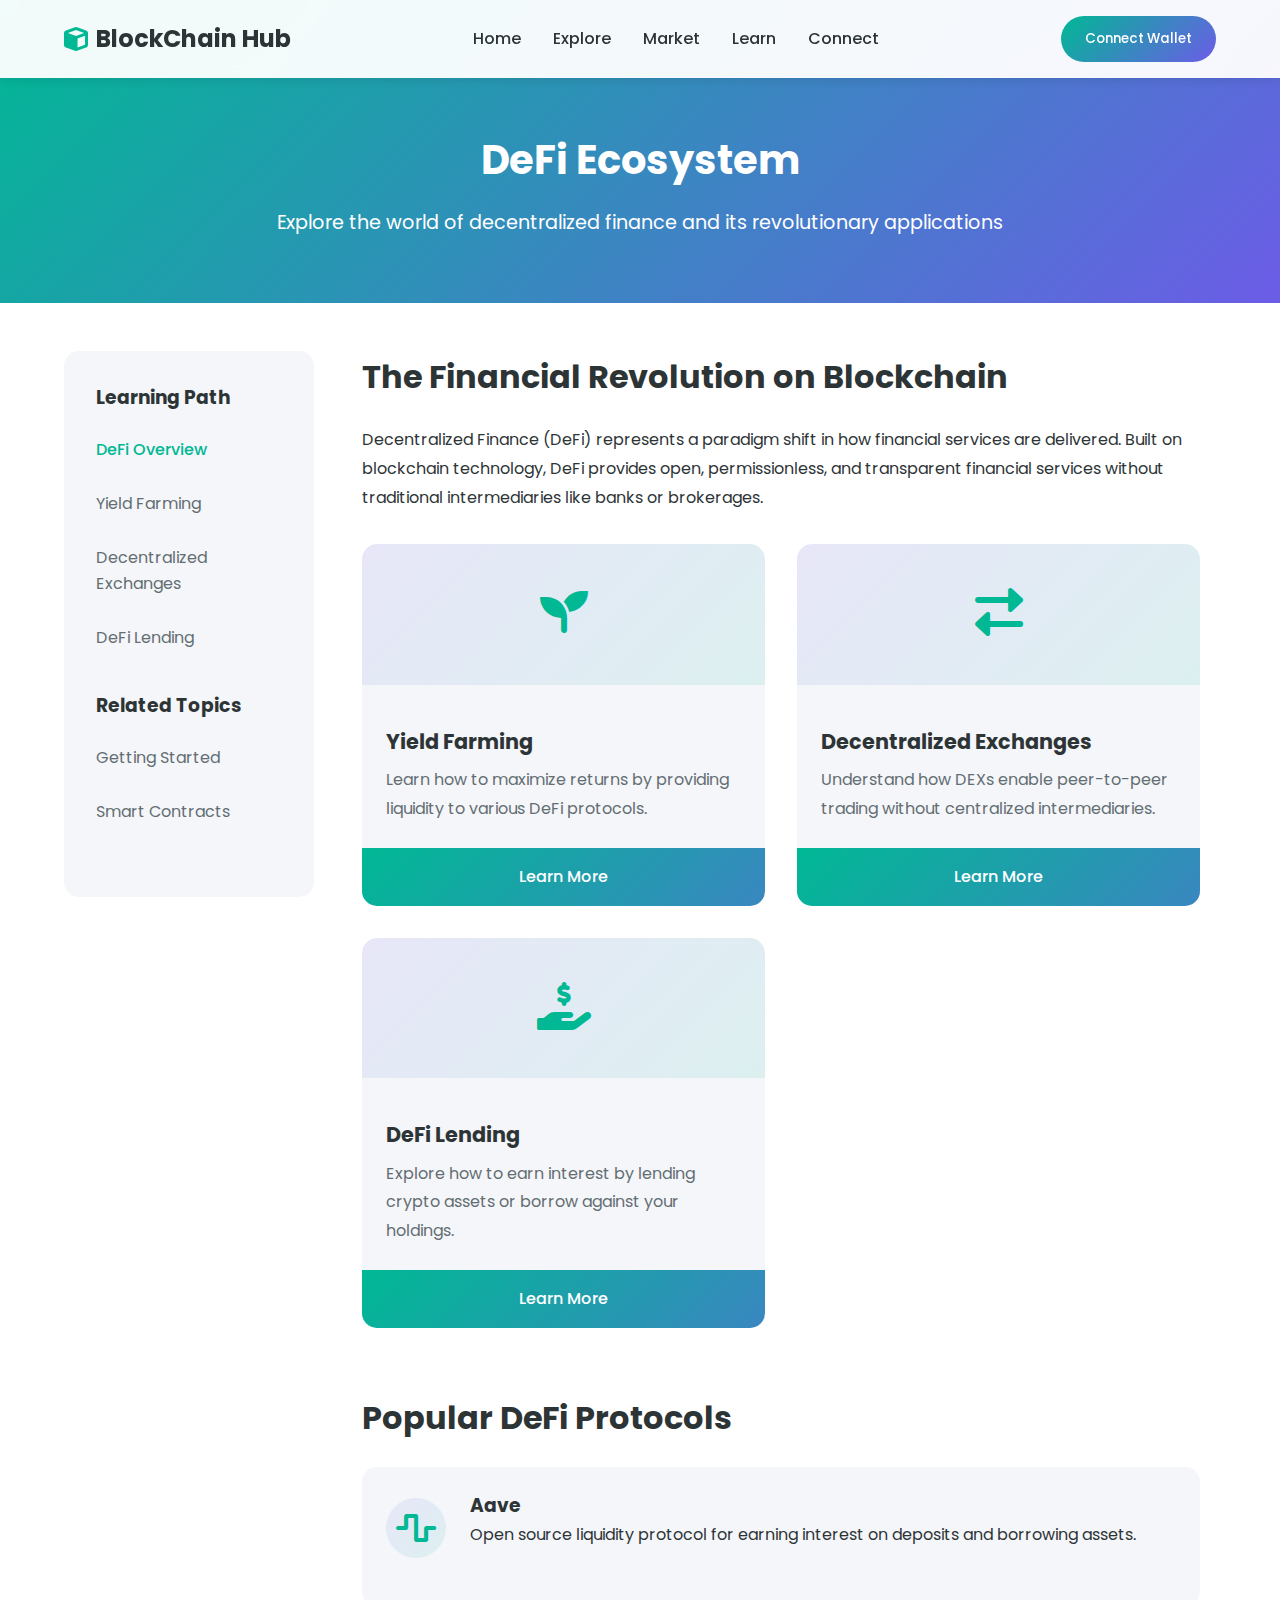
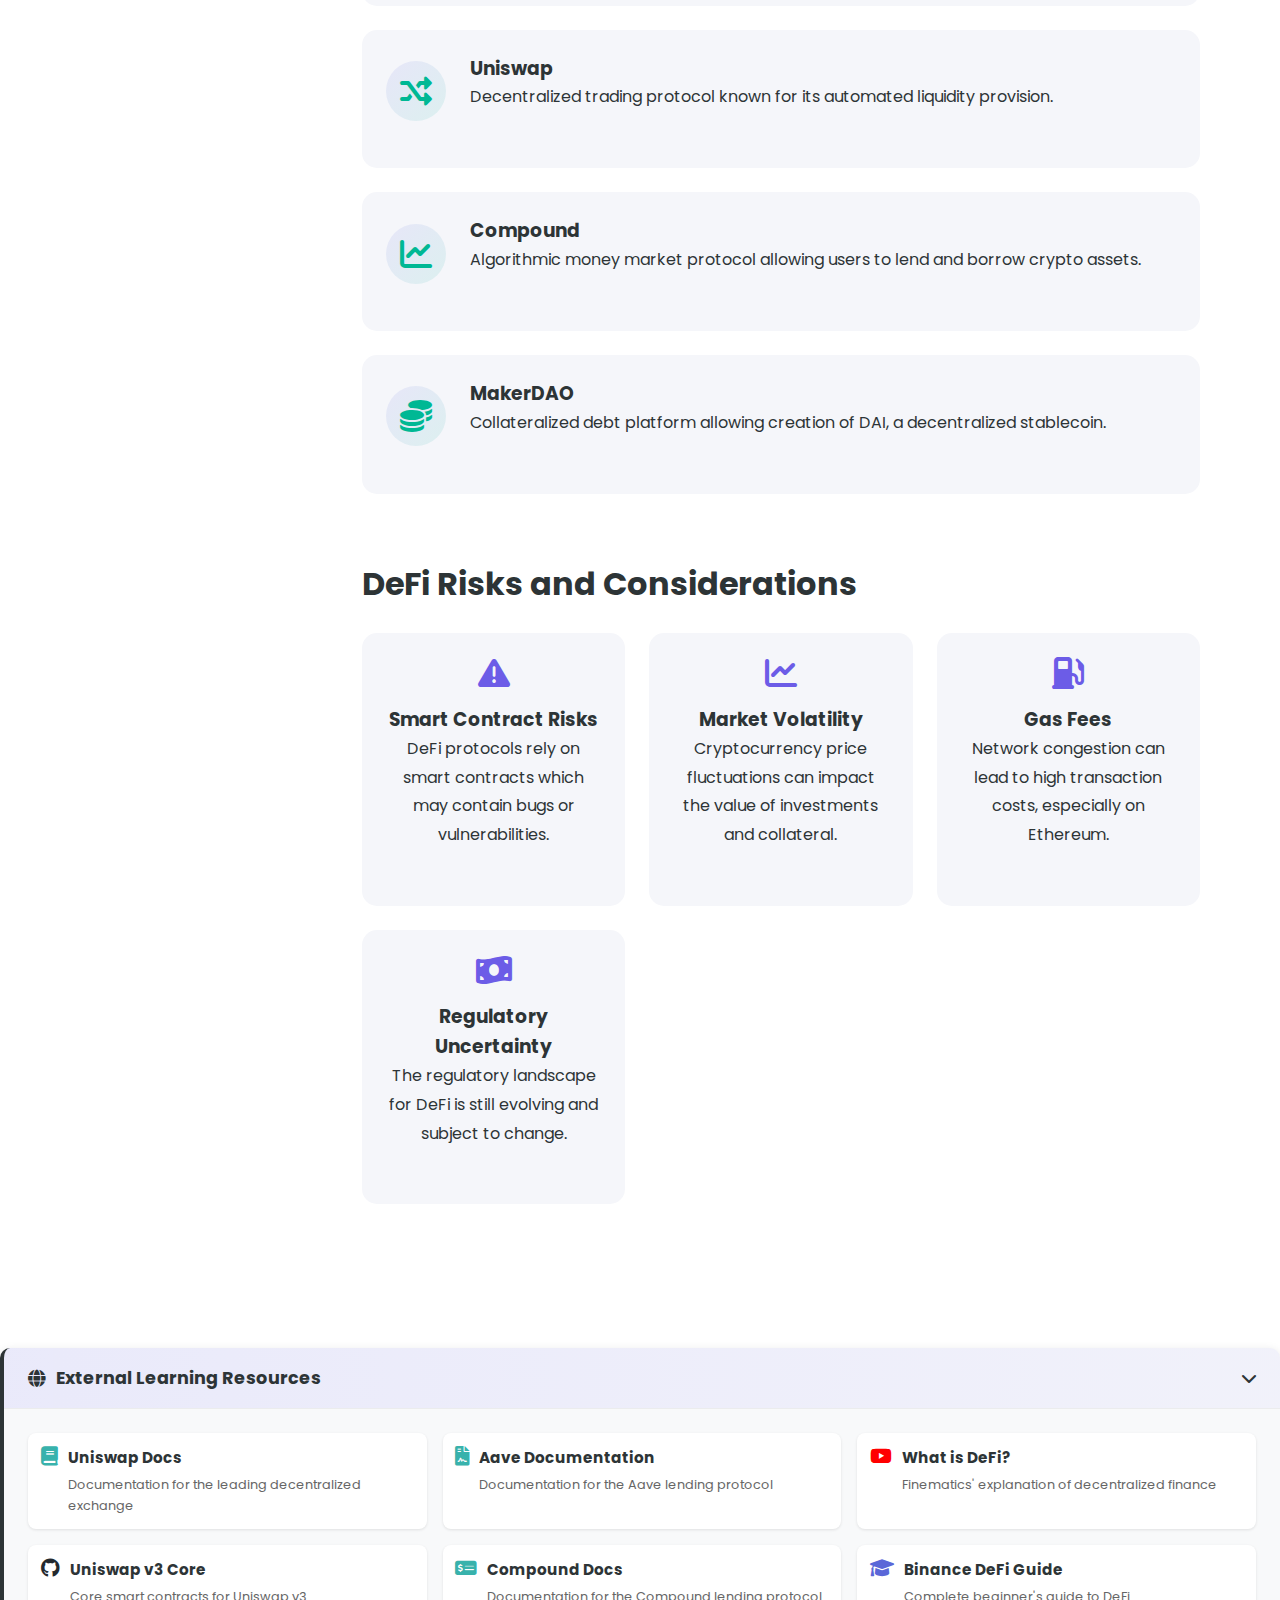
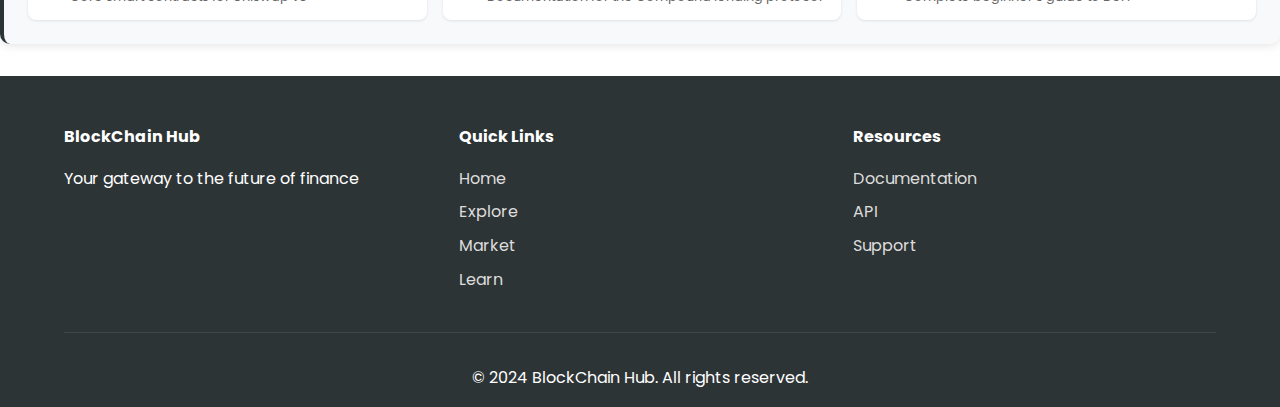
==== commit c97a629c: "improved chart style" ====
--- a/resources/defi/index.html
+++ b/resources/defi/index.html
@@ -164,46 +164,46 @@
         </div>
         <div class="resources-content">
             <div class="resources-list">
-                <a href="https://github.com/defi-wonderland" target="_blank" rel="noopener noreferrer" class="resource-link github">
-                    <i class="fab fa-github"></i>
-                    <div class="resource-link-content">
-                        <h5>DeFi Wonderland</h5>
-                        <p>Open source repositories focused on DeFi development</p>
-                    </div>
-                </a>
-                <a href="https://github.com/OffcierCia/DeFi-Developer-Road-Map" target="_blank" rel="noopener noreferrer" class="resource-link github">
-                    <i class="fab fa-github"></i>
-                    <div class="resource-link-content">
-                        <h5>DeFi Developer Roadmap</h5>
-                        <p>Comprehensive guide for developers entering the DeFi space</p>
-                    </div>
-                </a>
-                <a href="https://www.youtube.com/watch?v=qB2Ulx201wY" target="_blank" rel="noopener noreferrer" class="resource-link youtube">
-                    <i class="fab fa-youtube"></i>
-                    <div class="resource-link-content">
-                        <h5>DeFi Explained</h5>
-                        <p>Finematics' visual explanation of decentralized finance concepts</p>
-                    </div>
-                </a>
                 <a href="https://docs.uniswap.org/" target="_blank" rel="noopener noreferrer" class="resource-link documentation">
                     <i class="fas fa-book"></i>
                     <div class="resource-link-content">
-                        <h5>Uniswap Documentation</h5>
-                        <p>Technical documentation for the leading decentralized exchange</p>
+                        <h5>Uniswap Docs</h5>
+                        <p>Documentation for the leading decentralized exchange</p>
+                    </div>
+                </a>
+                <a href="https://docs.aave.com/portal/" target="_blank" rel="noopener noreferrer" class="resource-link documentation">
+                    <i class="fas fa-file-contract"></i>
+                    <div class="resource-link-content">
+                        <h5>Aave Documentation</h5>
+                        <p>Documentation for the Aave lending protocol</p>
+                    </div>
+                </a>
+                <a href="https://www.youtube.com/watch?v=cizLhxSKrAc" target="_blank" rel="noopener noreferrer" class="resource-link youtube">
+                    <i class="fab fa-youtube"></i>
+                    <div class="resource-link-content">
+                        <h5>What is DeFi?</h5>
+                        <p>Finematics' explanation of decentralized finance</p>
+                    </div>
+                </a>
+                <a href="https://github.com/Uniswap/v3-core" target="_blank" rel="noopener noreferrer" class="resource-link github">
+                    <i class="fab fa-github"></i>
+                    <div class="resource-link-content">
+                        <h5>Uniswap v3 Core</h5>
+                        <p>Core smart contracts for Uniswap v3</p>
                     </div>
                 </a>
                 <a href="https://compound.finance/docs" target="_blank" rel="noopener noreferrer" class="resource-link documentation">
-                    <i class="fas fa-file-contract"></i>
-                    <div class="resource-link-content">
-                        <h5>Compound Finance Docs</h5>
-                        <p>Documentation for the interest rate protocol on Ethereum</p>
-                    </div>
-                </a>
-                <a href="https://defipulse.com/blog/" target="_blank" rel="noopener noreferrer" class="resource-link course">
-                    <i class="fas fa-analytics"></i>
-                    <div class="resource-link-content">
-                        <h5>DeFi Pulse Blog</h5>
-                        <p>Educational articles and metrics about DeFi ecosystem</p>
+                    <i class="fas fa-money-check-alt"></i>
+                    <div class="resource-link-content">
+                        <h5>Compound Docs</h5>
+                        <p>Documentation for the Compound lending protocol</p>
+                    </div>
+                </a>
+                <a href="https://academy.binance.com/en/articles/the-complete-beginners-guide-to-decentralized-finance-defi" target="_blank" rel="noopener noreferrer" class="resource-link course">
+                    <i class="fas fa-graduation-cap"></i>
+                    <div class="resource-link-content">
+                        <h5>Binance DeFi Guide</h5>
+                        <p>Complete beginner's guide to DeFi</p>
                     </div>
                 </a>
             </div>
--- a/styles.css
+++ b/styles.css
@@ -514,90 +514,83 @@
     }
 }
 
-/* Improved Chart Modal Styles */
+/* Chart Modal Styles */
 .chart-modal {
     display: none;
     position: fixed;
-    z-index: 1000;
+    z-index: 1050;
     left: 0;
     top: 0;
     width: 100%;
     height: 100%;
-    overflow: hidden;
-    background-color: rgba(0, 0, 0, 0.7);
-    animation: fadeIn 0.3s;
-    backdrop-filter: blur(3px);
+    overflow: auto;
+    background-color: rgba(0, 0, 0, 0.85);
+    animation: fadeIn 0.3s ease-in-out;
 }
 
 .chart-modal-content {
+    background-color: #0e1217;
+    color: #ffffff;
+    margin: 10% auto;
+    padding: 20px;
+    border-radius: 10px;
+    box-shadow: 0 4px 20px rgba(0, 0, 0, 0.6);
+    width: 80%;
+    max-width: 1000px;
     position: relative;
-    background-color: #fff;
-    margin: 2% auto;
-    padding: 0;
-    border-radius: 16px;
-    width: 85%;
-    max-width: 1000px;
-    max-height: 90vh;
+    animation: slideDown 0.3s ease-in-out;
     display: flex;
     flex-direction: column;
-    box-shadow: 0 8px 30px rgba(0, 0, 0, 0.3);
-    animation: slideDown 0.4s;
-    overflow: hidden;
+    height: auto;
+    max-height: 80vh;
 }
 
 .chart-modal-header {
-    padding: 15px 25px;
-    background: linear-gradient(90deg, var(--primary-color), var(--secondary-color));
-    color: white;
     display: flex;
     justify-content: space-between;
     align-items: center;
-    flex-shrink: 0;
+    border-bottom: 1px solid rgba(255, 255, 255, 0.1);
+    padding-bottom: 15px;
+    margin-bottom: 20px;
 }
 
 .chart-modal-title {
     margin: 0;
-    font-size: 1.6rem;
-    font-weight: 600;
-    letter-spacing: 0.02em;
+    font-size: 1.4rem;
+    font-weight: 500;
+    color: #ffffff;
 }
 
 .chart-modal-close {
-    color: white;
-    float: right;
-    font-size: 30px;
+    color: rgba(255, 255, 255, 0.5);
+    font-size: 28px;
     font-weight: bold;
     cursor: pointer;
-    transition: transform 0.2s ease;
-    width: 40px;
-    height: 40px;
+    transition: color 0.2s;
+    width: 30px;
+    height: 30px;
     display: flex;
     align-items: center;
     justify-content: center;
-    border-radius: 50%;
 }
 
 .chart-modal-close:hover {
-    color: #f1f1f1;
-    background-color: rgba(255, 255, 255, 0.1);
-    transform: rotate(90deg);
+    color: rgba(255, 255, 255, 0.9);
 }
 
 #price-chart {
-    padding: 15px 25px 15px;
-    height: auto;
     min-height: 350px;
-    flex: 1;
+    height: 100%;
     width: 100%;
     display: block;
-}
-
-/* Chart Price Summary Info */
+    margin: 0 auto;
+}
+
 .chart-price-info {
-    padding: 5px 25px 20px;
-    border-top: 1px solid rgba(0, 0, 0, 0.05);
-    background-color: #f9f9f9;
-    flex-shrink: 0;
+    background-color: #0e1217;
+    padding: 15px;
+    border-top: 1px solid rgba(255, 255, 255, 0.1);
+    border-radius: 0 0 8px 8px;
 }
 
 .chart-price-summary {
@@ -605,15 +598,18 @@
     justify-content: space-between;
     align-items: center;
     flex-wrap: wrap;
-    gap: 12px;
+    gap: 15px;
+    color: #ffffff;
     font-size: 0.9rem;
 }
 
 .chart-price-range, .chart-price-change {
+    background-color: rgba(56, 97, 251, 0.1);
     padding: 8px 15px;
     border-radius: 8px;
-    background-color: white;
-    box-shadow: 0 2px 5px rgba(0, 0, 0, 0.05);
+    display: flex;
+    align-items: center;
+    gap: 8px;
 }
 
 .chart-price-range span, .chart-price-change span {
@@ -625,52 +621,41 @@
 }
 
 .chart-price-change.positive {
-    color: #00B894;
-    background-color: rgba(0, 184, 148, 0.08);
+    color: #00b894;
+    background-color: rgba(0, 184, 148, 0.1);
 }
 
 .chart-price-change.negative {
-    color: #FF7675;
-    background-color: rgba(255, 118, 117, 0.08);
-}
-
-/* Error Display */
+    color: #ff6b6b;
+    background-color: rgba(255, 107, 107, 0.1);
+}
+
 .chart-error {
+    text-align: center;
     padding: 30px;
-    margin: 20px;
-    background-color: #FFF5F5;
-    border-radius: 12px;
-    border-left: 4px solid #FF7675;
-    color: #333;
+    background-color: #0e1217;
+    color: #ffffff;
+    border-radius: 8px;
 }
 
 .chart-error p {
     margin: 10px 0;
 }
 
-.chart-error ul {
-    margin: 15px 0;
-    padding-left: 20px;
-}
-
-.chart-error li {
-    margin: 5px 0;
-}
-
 @keyframes fadeIn {
-    from {opacity: 0}
-    to {opacity: 1}
+    from { opacity: 0; }
+    to { opacity: 1; }
 }
 
 @keyframes slideDown {
-    from {transform: translateY(-70px); opacity: 0;}
-    to {transform: translateY(0); opacity: 1;}
+    from { transform: translateY(-50px); opacity: 0; }
+    to { transform: translateY(0); opacity: 1; }
 }
 
 @media (max-width: 768px) {
     .chart-modal-content {
-        margin: 3% auto;
         width: 95%;
+        margin: 5% auto;
         max-height: 90vh;
     }
     
@@ -687,8 +672,4 @@
         align-items: flex-start;
         gap: 10px;
     }
-    
-    .chart-price-range, .chart-price-change {
-        width: 100%;
-    }
 } 